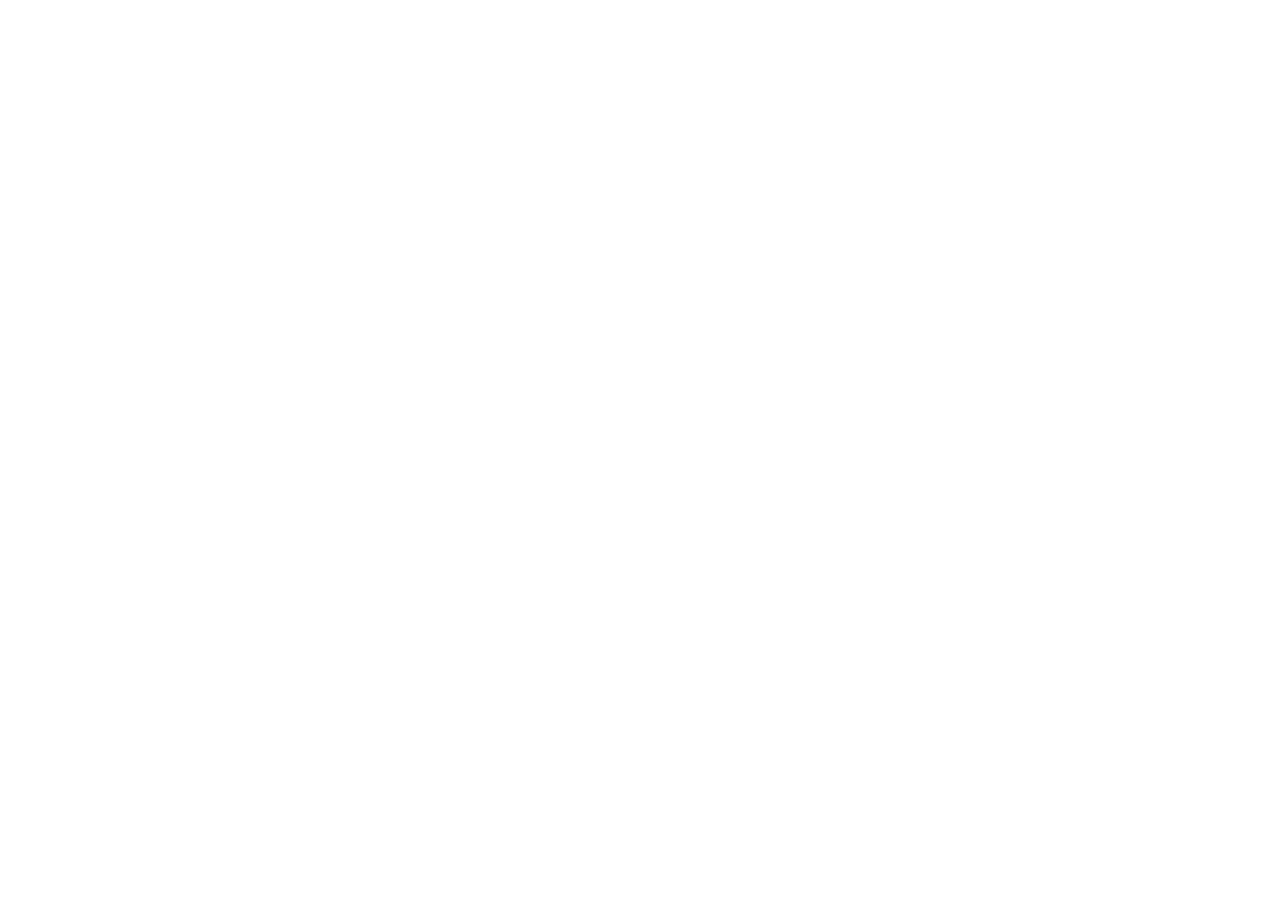
==== index.html @ 2d6991f8 "--" ====
<!DOCTYPE html>
<html lang="en">
<head>
    <meta charset="UTF-8">
    <meta http-equiv="X-UA-Compatible" content="IE=edge">
    <meta name="viewport" content="width=device-width, initial-scale=1.0">
    <link rel="stylesheet" href="style.css">
    <title>Document</title>
</head>
<body>
    
</body>
</html>
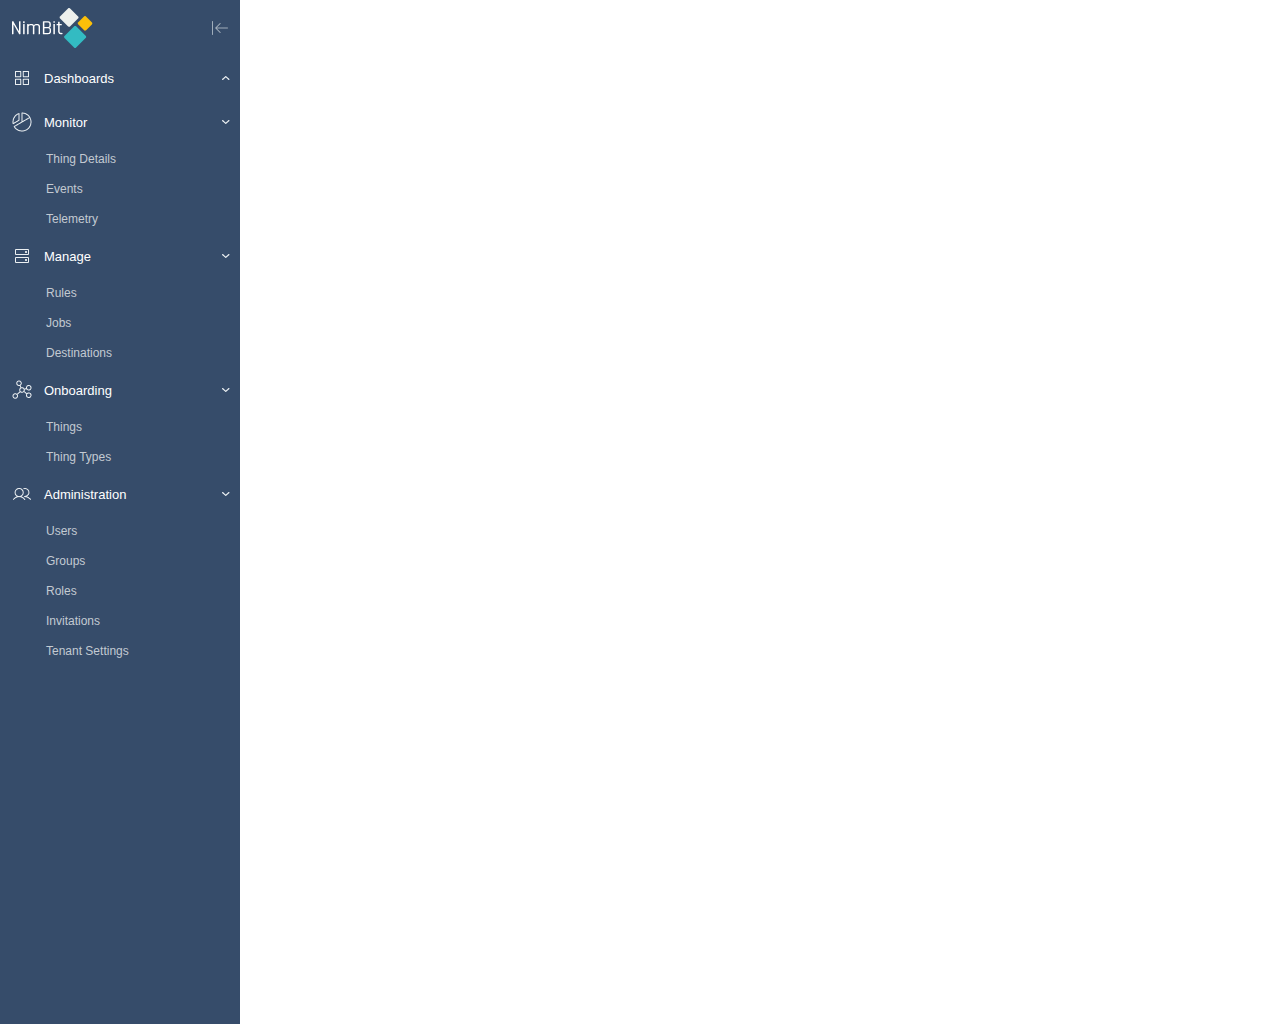
==== commit 046b9d17: "menu added" ====
--- a/index.html
+++ b/index.html
@@ -1,13 +1,88 @@
 <!DOCTYPE html>
 <html lang="en">
-<head>
-    <meta charset="UTF-8">
-    <meta http-equiv="X-UA-Compatible" content="IE=edge">
-    <meta name="viewport" content="width=device-width, initial-scale=1.0">
-    <link rel="stylesheet" href="style.css">
-    <title>Document</title>
-</head>
-<body>
-    
-</body>
-</html>+  <head>
+    <meta charset="UTF-8" />
+    <meta http-equiv="X-UA-Compatible" content="IE=edge" />
+    <meta name="viewport" content="width=device-width, initial-scale=1.0" />
+    <link rel="stylesheet" href="style.css" />
+    <title>telemetry</title>
+  </head>
+
+  <body>
+    <div class="main">
+      <div class="container__left">
+
+        <div class="logo">
+          <img src="img/g12.png" />
+          <img class="exit" src="img/img.png" />
+        </div>
+
+        <div class="menu-block">
+          <div class="side-block"></div>
+          <img class="menu-img" src="img/menu-item5.png" />
+          <p class="menu-block-txt">Dashboards</p>
+          <img class="menu-arrow" src="img/arrow-up.png" />
+        </div>
+
+        <div class="menu-block">
+          <div class="side-block"></div>
+          <img class="menu-img" src="img/menu-item4.png" />
+          <p class="menu-block-txt">Monitor</p>
+          <img class="menu-arrow" src="img/arrow-down.png" />
+        </div>
+
+        <ul class="container__left-form">
+          <li class="form-list">Thing Details</li>
+          <li class="form-list">Events</li>
+          <li class="form-list">Telemetry</li>
+        </ul>
+
+        <div class="menu-block">
+          <div class="side-block"></div>
+          <img class="menu-img" src="img/menu-item3.png" />
+          <p class="menu-block-txt">Manage</p>
+          <img class="menu-arrow" src="img/arrow-down.png" />
+        </div>
+
+        <ul class="container__left-form">
+          <li class="form-list">Rules</li>
+          <li class="form-list">Jobs</li>
+          <li class="form-list">Destinations</li>
+        </ul>
+
+        <div class="menu-block">
+          <div class="side-block"></div>
+          <img class="menu-img" src="img/menu-item1.png" />
+          <p class="menu-block-txt">Onboarding</p>
+          <img class="menu-arrow" src="img/arrow-down.png" />
+        </div>
+
+        <ul class="container__left-form">
+          <li class="form-list">Things</li>
+          <li class="form-list">Thing Types</li>
+        </ul>
+
+        <div class="menu-block">
+          <div class="side-block"></div>
+          <img class="menu-img" src="img/menu-item2.png" />
+          <p class="menu-block-txt">Administration</p>
+          <img class="menu-arrow" src="img/arrow-down.png" />
+        </div>
+  
+        <ul class="container__left-form">
+          <li class="form-list">Users</li>
+          <li class="form-list">Groups</li>
+          <li class="form-list">Roles</li>
+          <li class="form-list">Invitations</li>
+          <li class="form-list">Tenant Settings</li>
+        </ul>
+      </div>
+
+     
+
+    </div>
+
+      <div></div>
+    </div>
+  </body>
+</html>
--- a/style.css
+++ b/style.css
@@ -0,0 +1,75 @@
+* {
+  text-decoration: none;
+  margin: 0px;
+  padding: 0px;
+  box-sizing: border-box;
+  list-style: none;
+  font-family: Arial, Helvetica, sans-serif;
+}
+
+.container__left {
+  width: 240px;
+  height: 1024px;
+  background: #364c6a;
+}
+
+.logo {
+  display: flex;
+  align-items: center;
+  justify-content: space-between;
+  padding: 8px 12px;
+}
+
+.exit {
+  cursor: pointer;
+}
+
+.menu-block {
+  display: flex;
+  align-items: center;
+  position: relative;
+  cursor: pointer;
+  padding: 10px;
+}
+
+.menu-block:hover {
+  background: rgba(61, 193, 211, 0.15);
+}
+
+.menu-block:hover .side-block {
+  display: block;
+}
+
+.side-block {
+  width: 4px;
+  height: 100%;
+  background: #3dc1d3;
+  position: absolute;
+  display: none;
+  top: 0px;
+  left: 0px;
+}
+
+.menu-img {
+  margin-right: 10px;
+}
+
+.menu-block-txt {
+  width: 100%;
+  font-size: 13px;
+  color: #fff;
+}
+
+/*-------------------------------------*/
+
+.form-list {
+  padding: 8px 0 8px 46px;
+  color: #C3CAD2;
+  font-size: 12px;
+  cursor: pointer;
+}
+
+.form-list:hover {
+  background: rgba(61, 193, 211, 0.15);
+  color: #fff;
+}
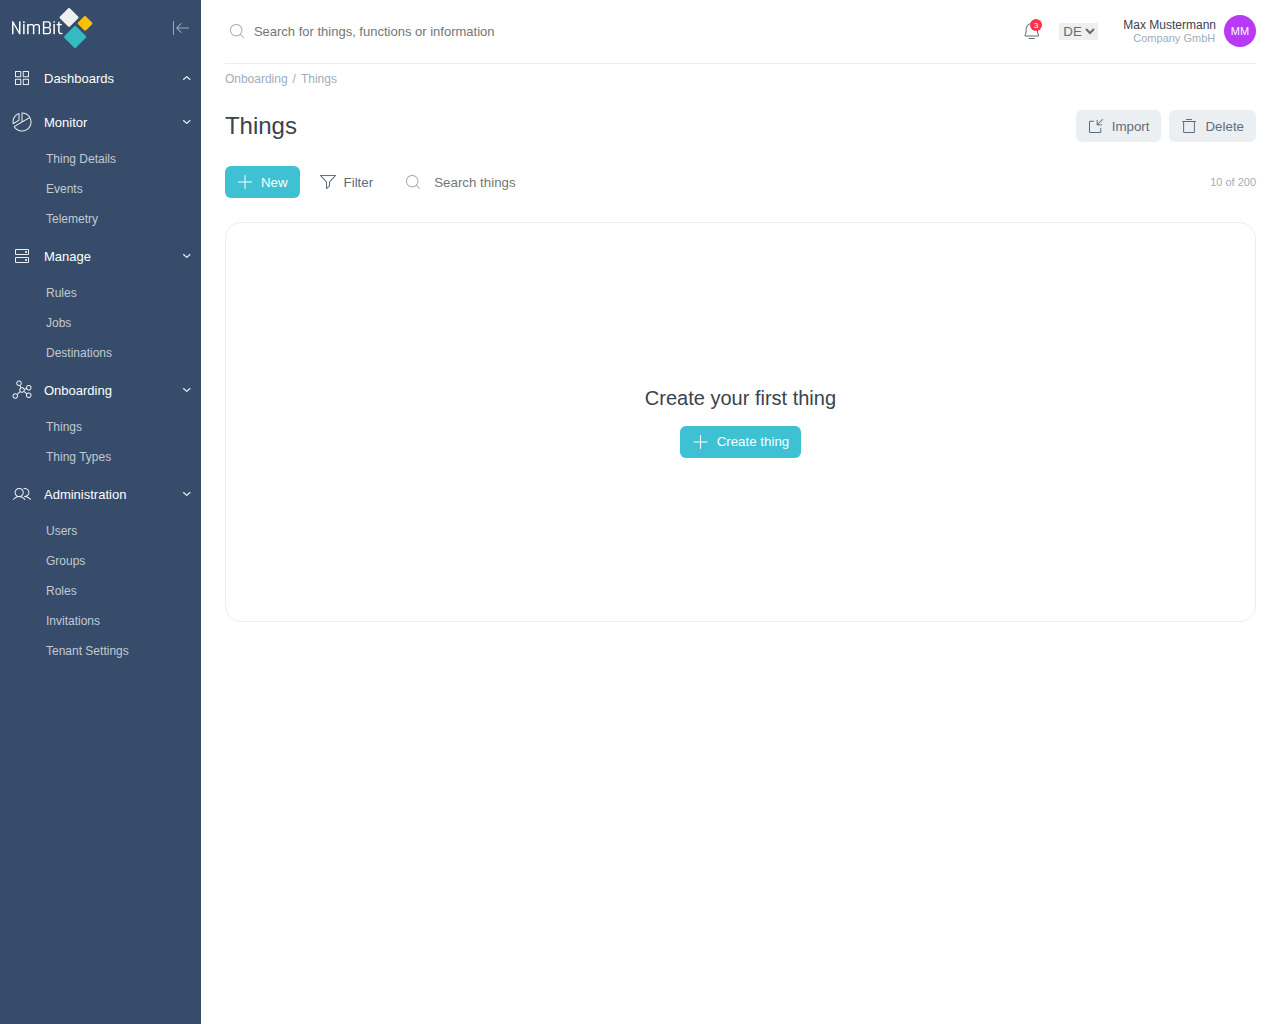
==== commit d875a986: "project finished" ====
--- a/index.html
+++ b/index.html
@@ -11,7 +11,6 @@
   <body>
     <div class="main">
       <div class="container__left">
-
         <div class="logo">
           <img src="img/g12.png" />
           <img class="exit" src="img/img.png" />
@@ -68,7 +67,7 @@
           <p class="menu-block-txt">Administration</p>
           <img class="menu-arrow" src="img/arrow-down.png" />
         </div>
-  
+
         <ul class="container__left-form">
           <li class="form-list">Users</li>
           <li class="form-list">Groups</li>
@@ -78,11 +77,92 @@
         </ul>
       </div>
 
-     
+      <div class="container__right">
+        <div class="top-bar">
+          <div class="top-bar-input">
+            <img class="loupe" src="img/loupe.png" alt="error" />
+            <input
+              class="search"
+              type="text"
+              placeholder="Search for things, functions or information"
+            />
+          </div>
 
-    </div>
+          <div class="top-bar-right">
+            <div class="bell">
+              <div class="notifications">You have 3 new messages</div>
+              <img src="img/bell.png" alt="error" />
+              <div class="bell-mark">3</div>
+            </div>
 
-      <div></div>
+            <div class="language">
+              <select class="language-select">
+                <option>EN</option>
+                <option selected>DE</option>
+              </select>
+            </div>
+
+            <div class="top-bar-txt">
+              <p class="personal">Max Mustermann</p>
+              <p class="company-info">Company GmbH</p>
+            </div>
+
+            <div class="top-bar-round">MM</div>
+          </div>
+        </div>
+
+        <div class="pick">
+          <p class="pick-txt">Onboarding</p>
+          <p class="pick-txt">/</p>
+          <p>Things</p>
+        </div>
+
+        <div class="interaction">
+          <p class="interaction-things">Things</p>
+          <div class="buttons">
+            <button class="button import">
+              <img class="button-img" src="img/import.png" alt="" />
+              <p>Import</p>
+            </button>
+
+            <button class="button delete">
+              <img class="button-img" src="img/delete.png" alt="" />
+              <p>Delete</p>
+            </button>
+          </div>
+        </div>
+
+        <div class="interaction">
+          <div class="interaction-bottom">
+            <button class="button add mr">
+              <img class="button-img" src="img/add.png" alt="" />
+              <p>New</p>
+            </button>
+
+            <button class="button filter">
+              <img class="button-img" src="img/filter.png" alt="" />
+              <p>Filter</p>
+            </button>
+            <div class="input">
+              <img src="img/loupe.png" alt="" />
+              <input
+                class="interaction-input"
+                type="text"
+                placeholder="Search things"
+              />
+            </div>
+          </div>
+          <p class="interaction-txt">10 of 200</p>
+        </div>
+
+        <div class="create">
+          <div class="create-txt">Create your first thing</div>
+          <button class="button add">
+            <img class="button-img" src="img/create.png" alt="" />
+            <p>Create thing</p>
+          </button>
+        </div>
+      </div>
     </div>
   </body>
 </html>
--- a/style.css
+++ b/style.css
@@ -5,6 +5,10 @@
   box-sizing: border-box;
   list-style: none;
   font-family: Arial, Helvetica, sans-serif;
+}
+
+.main {
+  display: flex;
 }
 
 .container__left {
@@ -64,7 +68,7 @@
 
 .form-list {
   padding: 8px 0 8px 46px;
-  color: #C3CAD2;
+  color: #c3cad2;
   font-size: 12px;
   cursor: pointer;
 }
@@ -73,3 +77,233 @@
   background: rgba(61, 193, 211, 0.15);
   color: #fff;
 }
+
+/*-------------------------------------*/
+
+.container__right {
+  width: 100%;
+  padding: 15px 24px;
+}
+
+.top-bar {
+  display: flex;
+  justify-content: space-between;
+  border-bottom: 1px solid #ebeff2;
+  margin-bottom: 8px;
+  padding-bottom: 16px;
+}
+
+.top-bar-input {
+  display: flex;
+  align-items: center;
+}
+
+.loupe {
+  margin-right: 5px;
+  cursor: pointer;
+}
+
+.search {
+  border: none;
+  width: 260px;
+  font-size: 13px;
+  outline: none;
+}
+
+.top-bar-right {
+  display: flex;
+  align-items: center;
+}
+
+.bell {
+  position: relative;
+  margin-right: 15px;
+  height: 24px;
+  cursor: pointer;
+}
+
+.bell:hover .notifications {
+  display: block;
+}
+
+.notifications {
+  background: #a0adba;
+  border-radius: 12px;
+  position: absolute;
+  color: #fcfcfd;
+  font-size: 10px;
+  top: -7px;
+  left: -128px;
+  padding: 2px 8px;
+  display: none;
+}
+
+.bell-mark {
+  background: #ff344c;
+  width: 12px;
+  height: 12px;
+  border-radius: 50%;
+  position: absolute;
+  color: #fff;
+  display: flex;
+  align-items: center;
+  justify-content: center;
+  font-size: 8px;
+  top: 0;
+  right: 2px;
+}
+
+.language {
+  margin-right: 25px;
+}
+
+.language-select {
+  outline: none;
+  border: none;
+  color: #5f6c79;
+  cursor: pointer;
+}
+
+.top-bar-txt {
+  margin-right: 8px;
+}
+
+.personal {
+  font-size: 12px;
+  color: #39434d;
+}
+
+.company-info {
+  font-size: 11px;
+  color: #a0adba;
+  margin-left: 10px;
+}
+
+.top-bar-round {
+  font-size: 11px;
+  width: 32px;
+  height: 32px;
+  border-radius: 50%;
+  background: #b93af4;
+  color: #fff;
+  align-items: center;
+  justify-content: center;
+  display: flex;
+}
+
+/*-------------------------------------*/
+
+.pick {
+  color: #a0adba;
+  font-size: 12px;
+  display: flex;
+  margin-bottom: 24px;
+}
+
+.pick-txt {
+  margin-right: 5px;
+}
+
+.interaction {
+  display: flex;
+  justify-content: space-between;
+  align-items: center;
+  margin-bottom: 24px;
+}
+
+.interaction-things {
+  font-size: 24px;
+  color: #39434d;
+}
+
+.buttons {
+  display: flex;
+  color: #5f6c79;
+}
+
+.import {
+  margin-right: 8px;
+  color: #5f6c79;
+  background: #ebeff2;
+}
+
+.delete {
+  color: #5f6c79;
+  background: #ebeff2;
+}
+
+.button-img {
+  margin-right: 4px;
+}
+
+.input {
+  display: flex;
+  align-items: center;
+}
+
+.interaction-bottom {
+  display: flex;
+  align-items: center;
+}
+
+.button {
+  border: none;
+  outline: none;
+  border-radius: 6px;
+  padding: 4px 12px 4px 8px;
+  cursor: pointer;
+  display: flex;
+  align-items: center;
+}
+
+.filter {
+  background: #fff;
+  margin-right: 16px;
+  color: #5f6c79;
+}
+
+.add {
+  background: #3dc1d3;
+  color: #fff;
+}
+
+.mr {
+  margin-right: 8px;
+}
+
+.interaction-bottom-input {
+  display: flex;
+  align-items: center;
+  margin-left: 28px;
+}
+
+.interaction-input {
+  color: #a0adba;
+  border: none;
+  outline: none;
+  margin-left: 9px;
+}
+
+.interaction-txt {
+  color: #a0adba;
+  font-size: 11px;
+}
+
+/*-------------------------------------*/
+
+.create {
+  height: 400px;
+  background: #ffffff;
+  border-radius: 16px;
+  display: flex;
+  justify-content: center;
+  align-items: center;
+  flex-direction: column;
+  border: 1px solid #ebeff2;
+}
+
+.create-txt {
+  color: #39434d;
+  font-size: 20px;
+  margin-bottom: 16px;
+}
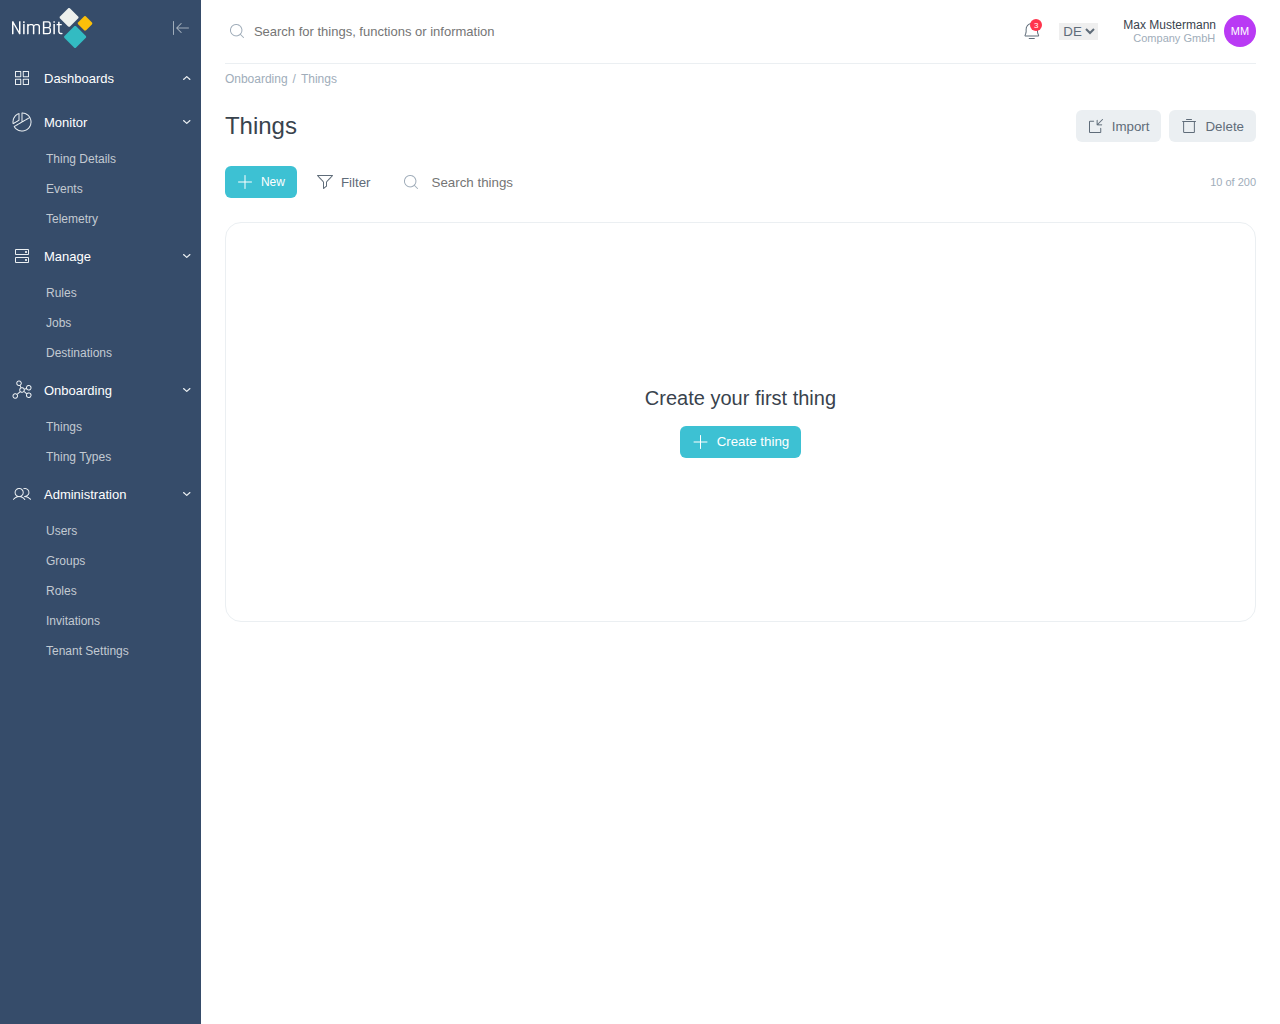
==== commit 5ef599a6: "form added" ====
--- a/index.html
+++ b/index.html
@@ -114,7 +114,7 @@
         <div class="pick">
           <p class="pick-txt">Onboarding</p>
           <p class="pick-txt">/</p>
-          <p>Things</p>
+          <a class="pick-txt-link" href="form.html">Things</a>
         </div>
 
         <div class="interaction">
@@ -134,10 +134,10 @@
 
         <div class="interaction">
           <div class="interaction-bottom">
-            <button class="button add mr">
+            <label for="modal" class="example-label mr">
               <img class="button-img" src="img/add.png" alt="" />
               <p>New</p>
-            </button>
+            </label>
 
             <button class="button filter">
               <img class="button-img" src="img/filter.png" alt="" />
@@ -157,11 +157,86 @@
 
         <div class="create">
           <div class="create-txt">Create your first thing</div>
-          <button class="button add">
-            <img class="button-img" src="img/create.png" alt="" />
-            <p>Create thing</p>
-          </button>
-        </div>
+          <form action="form.html">
+            <button class="button add">
+              <img class="button-img" src="img/create.png" alt="" />
+              <p>Create thing</p>
+            </button>
+          </form>
+        </div>
+      </div>
+    </div>
+
+    <input class="modal-input" type="checkbox" id="modal" />
+
+    <div class="modal-background">
+      <div class="modal">
+        <div class="modal-header">
+          <h3>Modal Title</h3>
+          <label for="modal">
+            <img src="img/close-modal.png" width="16" height="16" alt="" />
+          </label>
+        </div>
+        <p>
+          Lorem ipsum dolor sit amet consectetur adipisicing elit. Magni
+          consequatur officiis perspiciatis ab molestias, quaerat dolor
+          aspernatur architecto! Suscipit minima ratione aspernatur, soluta
+          doloribus voluptatum asperiores qui? Ut, officia tempora. Sapiente
+          quis nesciunt perferendis quisquam sint tenetur excepturi neque, rem
+          ut natus nemo cupiditate illum voluptas! Soluta voluptatibus incidunt
+          natus repudiandae, facilis iure quibusdam amet ipsum obcaecati
+          dignissimos atque ab odio eveniet quas a corrupti aliquam temporibus
+          quisquam quidem. Eligendi dolore unde nostrum cumque labore, culpa sit
+          et tempora repellendus voluptatibus itaque. Excepturi quod eum ab ex
+          veniam ea consequatur assumenda perferendis, sint quisquam provident
+          ratione temporibus ducimus soluta expedita illum impedit cum animi
+          quaerat corrupti vero aperiam reiciendis possimus corporis? Dolorum,
+          aperiam quis autem minus dolores porro! Beatae doloribus hic sunt
+          veritatis dicta id est exercitationem, repellat eligendi doloremque
+          commodi debitis magnam optio harum, laborum officiis voluptatem labore
+          expedita? Veritatis labore totam quae dolorem inventore quasi eius qui
+          suscipit est omnis harum voluptas temporibus libero deserunt nobis,
+          perspiciatis ducimus iusto laboriosam. Sit pariatur dignissimos atque
+          explicabo commodi velit similique minus. Sint sapiente dignissimos
+          odio culpa ad ea adipisci accusantium laudantium deserunt, nobis
+          dolores facere pariatur, fugiat delectus in soluta ipsa? Laborum nisi
+          itaque deserunt, voluptas laboriosam pariatur quis nulla, eum et
+          officia repellendus ullam quidem, vel ab exercitationem? Explicabo
+          numquam quis amet repellat assumenda accusantium quidem soluta
+          asperiores perferendis blanditiis! Quod, sapiente! Dignissimos sint
+          aut temporibus debitis, obcaecati a cum quis magnam inventore
+          assumenda molestiae porro ab soluta architecto saepe mollitia aliquid!
+          Facilis accusantium, doloremque iure obcaecati aperiam iste, commodi
+          sed veritatis reiciendis eius pariatur fuga ut eveniet magni sit
+          laboriosam vel hic enim aut? Maiores magnam nam eius animi, ullam
+          sapiente facilis quaerat, hic temporibus illo voluptate ex recusandae
+          error quidem commodi! Optio distinctio nihil et deleniti molestiae
+          nemo! Officia accusantium impedit neque amet ex illo necessitatibus,
+          incidunt magnam recusandae voluptatum ipsam quam provident repudiandae
+          odio praesentium! Autem aut eligendi quae neque consectetur, mollitia,
+          incidunt ipsam excepturi, minus quos perspiciatis? Repudiandae
+          repellat vel delectus ab voluptates accusamus unde tempora, corrupti
+          beatae, adipisci aperiam quas quo dicta laborum, laudantium quisquam
+          cupiditate distinctio quaerat deserunt! Blanditiis ex iusto nisi
+          mollitia, delectus beatae magni expedita explicabo dolores cupiditate
+          repellat nemo, molestias corporis porro fuga possimus, officia
+          doloremque voluptate nihil quaerat quam autem! Id sequi eos obcaecati,
+          aliquam dolor ducimus, assumenda voluptatem blanditiis provident,
+          earum dolorum facilis. Sed ipsa minus ratione temporibus error! Est,
+          totam et repudiandae esse, ratione deleniti perspiciatis, numquam odit
+          dolor minima porro laboriosam consectetur tempore sit? Quo eius
+          tenetur possimus. Minus voluptas vero delectus veniam, possimus
+          repellendus dolores quia architecto ipsam ad velit dolor minima
+          repellat molestiae eos modi eveniet quo veritatis laboriosam? Ducimus
+          minima rerum, aut hic iure laboriosam repellat similique assumenda
+          impedit, amet veniam sint tenetur doloremque quis dolorem quisquam
+          repudiandae dolor in ut perferendis a? Similique tempora quasi maxime
+          placeat eaque ipsum impedit quis commodi! Deleniti quo mollitia
+          reprehenderit soluta. Ducimus tenetur perferendis quasi, recusandae,
+          nemo animi facere dignissimos vel praesentium veritatis dolore
+          asperiores eligendi minus temporibus molestias nisi. At id totam
+          doloremque quasi cumque.
+        </p>
       </div>
     </div>
   </body>
--- a/style.css
+++ b/style.css
@@ -42,6 +42,10 @@
 
 .menu-block:hover .side-block {
   display: block;
+}
+
+.menu-block:hover .menu-arrow {
+  transform: rotate(180deg);
 }
 
 .side-block {
@@ -204,6 +208,11 @@
   margin-right: 5px;
 }
 
+.pick-txt-link {
+  margin-right: 5px;
+  color: #a0adba;
+}
+
 .interaction {
   display: flex;
   justify-content: space-between;
@@ -256,15 +265,15 @@
   align-items: center;
 }
 
+.add {
+  background: #3dc1d3;
+  color: #fff;
+}
+
 .filter {
   background: #fff;
   margin-right: 16px;
   color: #5f6c79;
-}
-
-.add {
-  background: #3dc1d3;
-  color: #fff;
 }
 
 .mr {
@@ -307,3 +316,330 @@
   font-size: 20px;
   margin-bottom: 16px;
 }
+
+/*---------------MODAL CONTENT----------------------*/
+
+body {
+  font-family: Arial, Helvetica, sans-serif;
+}
+
+.modal-input[type="checkbox"] {
+  display: none;
+}
+
+.modal-input[type="checkbox"]:checked ~ .modal-background {
+  display: flex;
+}
+
+.modal-background {
+  background-color: rgba(0, 0, 0, 0.5);
+  position: fixed;
+  top: 0;
+  left: 0;
+  right: 0;
+  bottom: 0;
+  display: none;
+  z-index: 9998;
+  align-items: center;
+  justify-content: center;
+}
+
+.modal {
+  width: 1250px;
+  background-color: #fff;
+  border-radius: 12px;
+  box-shadow: 0px 4px 16px rgb(48 49 51);
+  padding: 20px;
+}
+
+.modal > p {
+  padding: 15px;
+  margin: 0;
+  color: #78828d;
+}
+
+.modal-header {
+  background-color: #f9f9f9;
+  border-bottom: 1px solid #dddddd;
+  box-sizing: border-box;
+  height: 50px;
+}
+
+.modal-header h3 {
+  margin: 0;
+  box-sizing: border-box;
+  padding-left: 15px;
+  line-height: 50px;
+  color: #78828d;
+  font-size: 16px;
+  display: inline-block;
+}
+
+.modal-header label {
+  box-sizing: border-box;
+  border-left: 1px solid #dddddd;
+  float: right;
+  line-height: 50px;
+  padding: 0 15px 0 15px;
+  cursor: pointer;
+}
+
+.modal-header label:hover img {
+  opacity: 0.6;
+}
+
+/* below is optional, it is just an example for the blue button */
+.example-label {
+  box-sizing: border-box;
+  display: flex;
+  padding: 4px 12px 4px 8px;
+  background: #3dc1d3;
+  color: #fff;
+  font-size: 12px;
+  cursor: pointer;
+  align-items: center;
+  justify-content: center;
+  border-radius: 6px;
+}
+
+/*----------------TABLE STYLES---------------------*/
+
+.table {
+  width: 100%;
+  border-collapse: collapse;
+}
+
+.main-table-line,
+.table-line {
+  border-bottom: 1px solid #ebeff2;
+}
+
+.main-table-line {
+  font-size: 12px;
+  color: #5f6c79;
+}
+
+.line-input {
+  padding-right: 24px;
+  padding-left: 24px;
+}
+
+.header-table {
+  display: flex;
+  padding-right: 46px;
+  align-items: center;
+}
+
+.table-header-txt {
+  padding-right: 5px;
+}
+
+.status {
+  padding-right: 135px;
+}
+
+.teble-content-left,
+.header-txt-left {
+  text-align: left;
+}
+
+.properties {
+  padding-right: 45px;
+}
+
+.commands {
+  padding-right: 45px;
+}
+
+.measures {
+  padding-right: 64px;
+}
+
+.table-content {
+  text-align: right;
+}
+
+.version {
+  padding-right: 116px;
+}
+
+.display-name {
+  padding: 14px 0;
+}
+
+.display-name-txt {
+  font-size: 13px;
+  color: #3dc1d3;
+}
+
+.display-name-txt-bottom {
+  font-size: 11px;
+  color: #a0adba;
+}
+
+.number {
+  font-size: 13px;
+  text-align: right;
+}
+
+.status-container {
+  display: flex;
+  flex-direction: column;
+}
+
+.status-container-top {
+  display: flex;
+  align-items: center;
+  padding-bottom: 4px;
+}
+
+.status-txt {
+  font-size: 12px;
+  color: #39434d;
+}
+
+.created-item {
+  background: #52c41a;
+  width: 10px;
+  height: 10px;
+  border-radius: 50%;
+  margin-right: 6px;
+}
+
+.red {
+  background: #ff344c;
+}
+
+.blue {
+  background: #1890ff;
+}
+
+.tag-container {
+  display: flex;
+  align-items: center;
+}
+
+.table-tag {
+  display: flex;
+  color: #5f6c79;
+  background: #ebeff2;
+  border-radius: 12px;
+  font-size: 12px;
+  align-items: center;
+  padding: 2px 8px;
+}
+
+.draft {
+  width: 45px;
+}
+
+.tag-space {
+  margin-right: 5px;
+}
+
+/*-------------------------------------*/
+.container {
+  display: block;
+  cursor: pointer;
+}
+
+.container input {
+  position: absolute;
+  opacity: 0;
+  cursor: pointer;
+  height: 0;
+  width: 0;
+}
+
+.checkmark {
+  display: block;
+  height: 14px;
+  width: 14px;
+  background: #fff;
+  border: 1px solid #c3cad2;
+  border-radius: 3px;
+  display: flex;
+  align-items: center;
+  justify-content: center;
+  padding: 4px 2px;
+}
+
+.container input:checked ~ .checkmark {
+  background-color: #3dc1d3;
+  border: none;
+}
+
+.checkmark:after {
+  content: "";
+  position: absolute;
+  display: none;
+}
+
+.container input:checked ~ .checkmark:after {
+  display: block;
+  border: none;
+}
+
+.top-checkmark {
+  margin-bottom: 8px;
+}
+/*-------------------------------------*/
+
+.bottom__container {
+  display: flex;
+  padding: 16px 24px;
+  justify-content: space-between;
+  align-items: center;
+}
+
+.bottom-select {
+  display: flex;
+  align-items: center;
+  justify-content: center;
+}
+
+.bottom-select-txt {
+  font-size: 12px;
+  color: #39434d;
+}
+
+.mr-6,
+.number-select {
+  margin-right: 6px;
+  cursor: pointer;
+}
+
+.number-select {
+  border: 1px solid #d8dde3;
+  border-radius: 4px;
+  outline: none;
+}
+
+.bottom__right,
+.bottom__right-number,
+.bottom__right-frame,
+.frame-number,
+.select-img-right {
+  display: flex;
+  align-items: center;
+  justify-content: center;
+}
+
+.select-img-right {
+  cursor: pointer;
+}
+
+.bottom__right-number {
+  margin-right: 24px;
+  color: #8896a4;
+  font-size: 11px;
+}
+
+.frame-number {
+  font-size: 12px;
+  color: #a0adba;
+}
+
+.dark-number {
+  color: #39434d;
+}
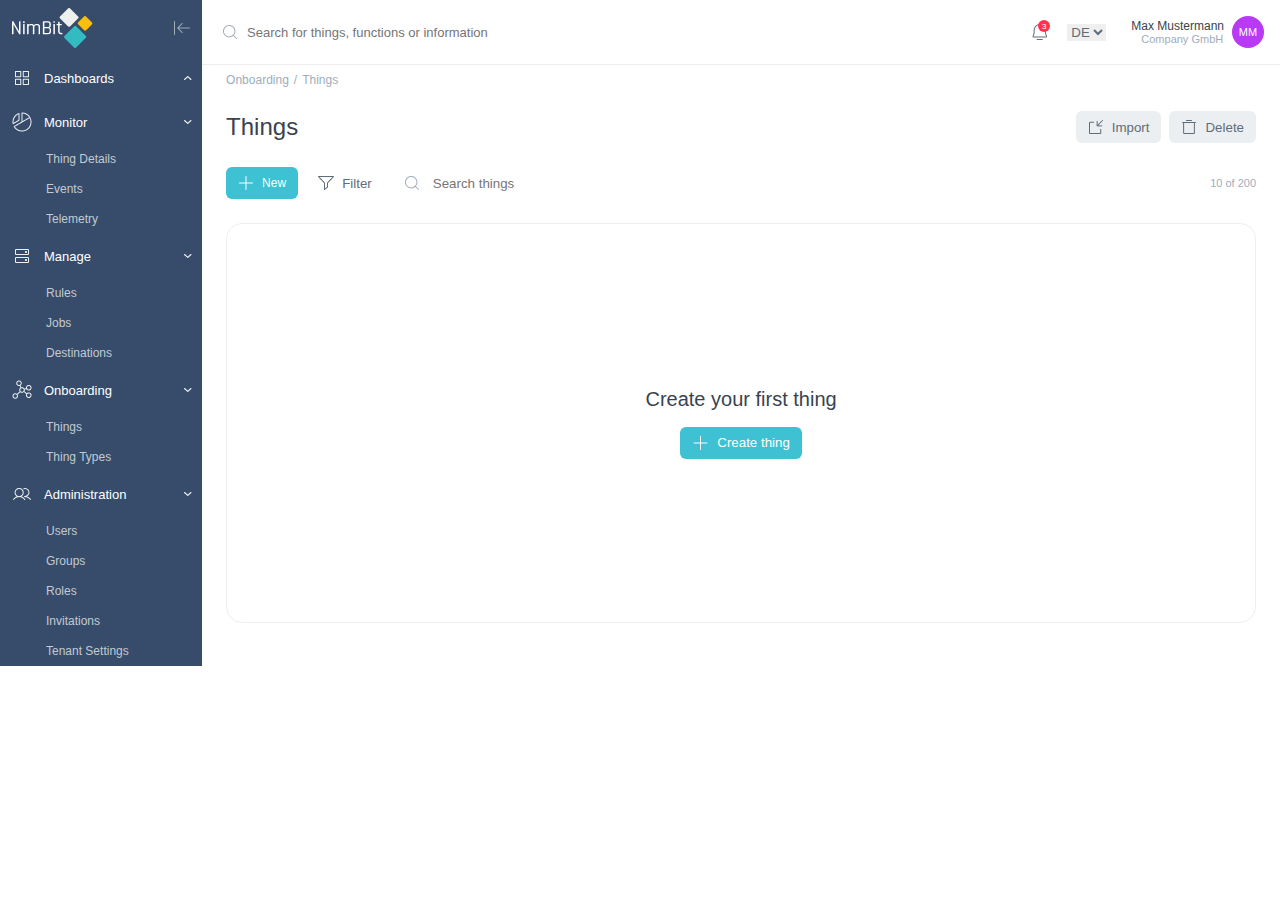
==== commit b0d95ee9: "new styles" ====
--- a/index.html
+++ b/index.html
@@ -111,58 +111,60 @@
           </div>
         </div>
 
-        <div class="pick">
-          <p class="pick-txt">Onboarding</p>
-          <p class="pick-txt">/</p>
-          <a class="pick-txt-link" href="form.html">Things</a>
-        </div>
-
-        <div class="interaction">
-          <p class="interaction-things">Things</p>
-          <div class="buttons">
-            <button class="button import">
-              <img class="button-img" src="img/import.png" alt="" />
-              <p>Import</p>
-            </button>
-
-            <button class="button delete">
-              <img class="button-img" src="img/delete.png" alt="" />
-              <p>Delete</p>
-            </button>
-          </div>
-        </div>
-
-        <div class="interaction">
-          <div class="interaction-bottom">
-            <label for="modal" class="example-label mr">
-              <img class="button-img" src="img/add.png" alt="" />
-              <p>New</p>
-            </label>
-
-            <button class="button filter">
-              <img class="button-img" src="img/filter.png" alt="" />
-              <p>Filter</p>
-            </button>
-            <div class="input">
-              <img src="img/loupe.png" alt="" />
-              <input
-                class="interaction-input"
-                type="text"
-                placeholder="Search things"
-              />
-            </div>
-          </div>
-          <p class="interaction-txt">10 of 200</p>
-        </div>
-
-        <div class="create">
-          <div class="create-txt">Create your first thing</div>
-          <form action="form.html">
-            <button class="button add">
-              <img class="button-img" src="img/create.png" alt="" />
-              <p>Create thing</p>
-            </button>
-          </form>
+        <div class="special-padding">
+          <div class="pick">
+            <p class="pick-txt">Onboarding</p>
+            <p class="pick-txt">/</p>
+            <a class="pick-txt-link" href="form.html">Things</a>
+          </div>
+
+          <div class="interaction">
+            <p class="interaction-things">Things</p>
+            <div class="buttons">
+              <button class="button import">
+                <img class="button-img" src="img/import.png" alt="" />
+                <p>Import</p>
+              </button>
+
+              <button class="button delete">
+                <img class="button-img" src="img/delete.png" alt="" />
+                <p>Delete</p>
+              </button>
+            </div>
+          </div>
+
+          <div class="interaction">
+            <div class="interaction-bottom">
+              <label for="modal" class="example-label mr">
+                <img class="button-img" src="img/add.png" alt="" />
+                <p>New</p>
+              </label>
+
+              <button class="button filter">
+                <img class="button-img" src="img/filter.png" alt="" />
+                <p>Filter</p>
+              </button>
+              <div class="input">
+                <img src="img/loupe.png" alt="" />
+                <input
+                  class="interaction-input"
+                  type="text"
+                  placeholder="Search things"
+                />
+              </div>
+            </div>
+            <p class="interaction-txt">10 of 200</p>
+          </div>
+
+          <div class="create">
+            <div class="create-txt">Create your first thing</div>
+            <form action="form.html">
+              <button class="button add">
+                <img class="button-img" src="img/create.png" alt="" />
+                <p>Create thing</p>
+              </button>
+            </form>
+          </div>
         </div>
       </div>
     </div>
--- a/style.css
+++ b/style.css
@@ -13,8 +13,8 @@
 
 .container__left {
   width: 240px;
-  height: 1024px;
   background: #364c6a;
+  
 }
 
 .logo {
@@ -86,15 +86,14 @@
 
 .container__right {
   width: 100%;
-  padding: 15px 24px;
 }
 
 .top-bar {
   display: flex;
   justify-content: space-between;
   border-bottom: 1px solid #ebeff2;
-  margin-bottom: 8px;
-  padding-bottom: 16px;
+  margin-bottom: 8px ;
+  padding: 16px;
 }
 
 .top-bar-input {
@@ -197,11 +196,16 @@
 
 /*-------------------------------------*/
 
+.special-padding {
+  padding: 0 24px;
+}
+
 .pick {
   color: #a0adba;
   font-size: 12px;
   display: flex;
   margin-bottom: 24px;
+  align-items: center;
 }
 
 .pick-txt {
@@ -603,9 +607,20 @@
   color: #39434d;
 }
 
+.anchor-top {
+  width: 50px;
+  height: 50px;
+  background: #557094;
+  display: flex;
+  align-items: center;
+  justify-content: center;
+  border-radius: 50%;
+  cursor: pointer;
+}
+
 .mr-6,
 .number-select {
-  margin-right: 6px;
+  margin-right: 12px;
   cursor: pointer;
 }
 
@@ -643,3 +658,5 @@
 .dark-number {
   color: #39434d;
 }
+
+/*-------------------------------------*/
